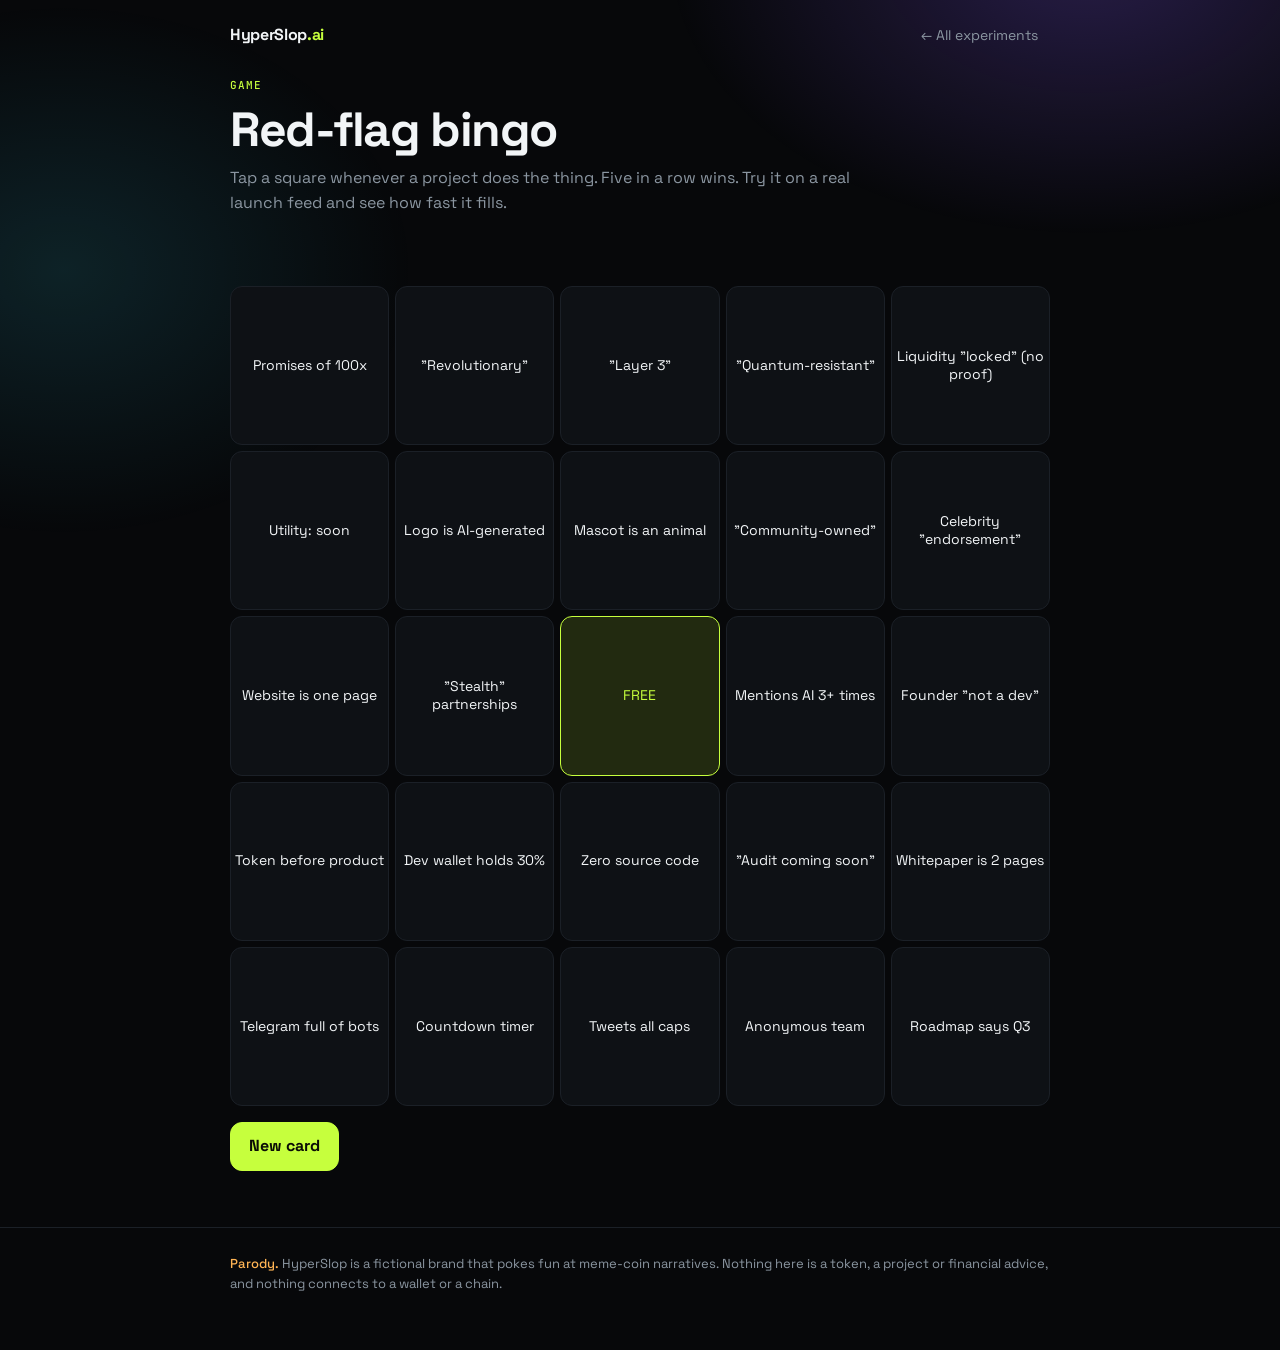
==== bingo.html @ 992ca93c "Add the lab: seven parody experiments (quiz, coin card, translator, whitepaper, founder posts, bingo" ====
<!doctype html>
<html lang="en"><head><meta charset="utf-8"><meta name="viewport" content="width=device-width,initial-scale=1">
<title>Red-flag bingo · HyperSlop</title>
<meta name="description" content="Tap a square whenever a project does the thing. Five in a row wins. Try it on a real launch feed and see how fast it fills.">
<link rel="stylesheet" href="https://fonts.googleapis.com/css2?family=JetBrains+Mono:wght@400;500&family=Space+Grotesk:wght@500;700&display=swap">
<link rel="stylesheet" href="lab.css">
<style>
.bg{display:grid;grid-template-columns:repeat(5,minmax(0,1fr));gap:6px}
.bg button{font:inherit;font-size:clamp(9.5px,2.3vw,14px);line-height:1.25;color:var(--fg);background:var(--panel);border:1px solid var(--line);border-radius:12px;padding:4px;min-width:0;overflow-wrap:anywhere;hyphens:auto;aspect-ratio:1;cursor:pointer;display:grid;place-items:center;text-align:center;transition:.15s}
.bg button.on{background:rgba(198,255,61,.14);border-color:var(--acid);color:var(--acid)}
.bg button.win{background:var(--acid);color:#0b0d06;border-color:var(--acid);font-weight:700}
#msg{height:34px;font:700 22px "Space Grotesk",system-ui,sans-serif;color:var(--acid);margin-bottom:10px}
</style></head><body>
<div class="wrap">
<header class="lab"><a class="logo" href="index.html">HyperSlop<span>.ai</span></a><a class="back" href="index.html#lab">← All experiments</a></header>
<span class="tag">Game</span>
<h1>Red-flag bingo</h1>
<p class="sub">Tap a square whenever a project does the thing. Five in a row wins. Try it on a real launch feed and see how fast it fills.</p>
<div id="msg"></div><div class="bg" id="bg"></div><div class="row" style="margin-top:16px"><button class="btn pri" id="sh" type="button">New card</button></div>
</div>
<footer class="lab"><div class="wrap"><b>Parody.</b> HyperSlop is a fictional brand that pokes fun at meme-coin narratives. Nothing here is a token, a project or financial advice, and nothing connects to a wallet or a chain.</div></footer>
<script src="lab.js"></script>
<script>
var F=['Anonymous team','"Stealth" partnerships','Roadmap says Q3','Utility: soon','"Community-owned"','Mentions AI 3+ times','Zero source code','Mascot is an animal','"Fair launch"','Countdown timer','"Layer 3"','Telegram full of bots','Founder "not a dev"','Logo is AI-generated','"Quantum-resistant"','Token before product','"Audit coming soon"','Promises of 100x','Whitepaper is 2 pages','Celebrity "endorsement"','Liquidity "locked" (no proof)','Website is one page','"Revolutionary"','Dev wallet holds 30%','Tweets all caps'];
var cells,marked;
function deal(){cells=shuffle(F).slice(0,24);cells.splice(12,0,'FREE');marked=[];for(var i=0;i<25;i++)marked[i]=i===12;draw();check()}
function draw(){var g=$('bg');g.innerHTML='';cells.forEach(function(t,i){var b=document.createElement('button');b.type='button';b.textContent=t;if(marked[i])b.className='on';b.onclick=function(){if(i===12)return;marked[i]=!marked[i];draw();check()};g.appendChild(b)})}
function check(){var L=[];for(var r=0;r<5;r++){L.push([0,1,2,3,4].map(function(c){return r*5+c}));L.push([0,1,2,3,4].map(function(c){return c*5+r}))}L.push([0,6,12,18,24],[4,8,12,16,20]);
 var win=L.filter(function(l){return l.every(function(i){return marked[i]})});var btn=$('bg').children;
 for(var i=0;i<25;i++)if(win.some(function(l){return l.indexOf(i)>-1}))btn[i].className='win';
 $('msg').textContent=win.length?'BINGO. You found a real one.':''}
$('sh').onclick=deal;deal();</script>
</body></html>
---- lab.css ----
:root{--bg:#07080a;--panel:#0e1115;--line:#1b2027;--fg:#f2f5f7;--mut:#8b96a1;--acid:#c6ff3d;--vio:#8a5cff;--cy:#3de0ff;--warn:#ffb454;--bad:#ff5a5a}
*{box-sizing:border-box}
body{margin:0;background:var(--bg);color:var(--fg);font:16px/1.55 "Space Grotesk",system-ui,sans-serif;overflow-x:hidden;min-height:100vh}
body::before{content:"";position:fixed;inset:0;z-index:-1;background:radial-gradient(600px 400px at 85% -5%,rgba(138,92,255,.25),transparent 70%),radial-gradient(500px 380px at 5% 30%,rgba(61,224,255,.12),transparent 70%)}
a{color:inherit}
.wrap{max-width:860px;margin:0 auto;padding:0 20px}
.mono{font-family:"JetBrains Mono",ui-monospace,monospace}
header.lab{display:flex;align-items:center;gap:14px;padding:18px 0;flex-wrap:wrap}
header.lab a.logo{font-weight:700;letter-spacing:-.02em;text-decoration:none}
header.lab a.logo span{color:var(--acid)}
header.lab a.back{margin-left:auto;color:var(--mut);text-decoration:none;font-size:14px;padding:7px 12px;border-radius:99px}
header.lab a.back:hover{color:var(--fg);background:var(--panel)}
.tag{font:500 11px "JetBrains Mono",monospace;letter-spacing:.08em;text-transform:uppercase;color:var(--acid)}
h1{font-size:clamp(30px,5.5vw,48px);line-height:1.08;letter-spacing:-.03em;margin:8px 0 10px;text-wrap:balance}
.sub{color:var(--mut);margin:0 0 26px;max-width:620px}
.card{background:var(--panel);border:1px solid var(--line);border-radius:16px;padding:20px}
.btn{font:inherit;font-weight:700;border:1px solid var(--line);background:var(--panel);color:var(--fg);padding:11px 18px;border-radius:12px;cursor:pointer;text-decoration:none;display:inline-block}
.btn.pri{background:var(--acid);color:#0b0d06;border-color:var(--acid)}
.btn:hover{filter:brightness(1.12)}
.btn:disabled{opacity:.45;cursor:default}
.row{display:flex;gap:10px;flex-wrap:wrap;align-items:center}
input,textarea{font:inherit;color:var(--fg);background:#050607;border:1px solid var(--line);border-radius:12px;padding:11px 14px;width:100%}
input:focus,textarea:focus{outline:2px solid var(--vio);outline-offset:1px}
label{display:block;font-size:13px;color:var(--mut);margin:0 0 6px}
footer.lab{border-top:1px solid var(--line);margin-top:56px;padding:26px 0 56px;color:var(--mut);font-size:13px}
footer.lab b{color:var(--warn);font-weight:500}
@media(prefers-reduced-motion:reduce){*{animation:none!important;transition:none!important}}
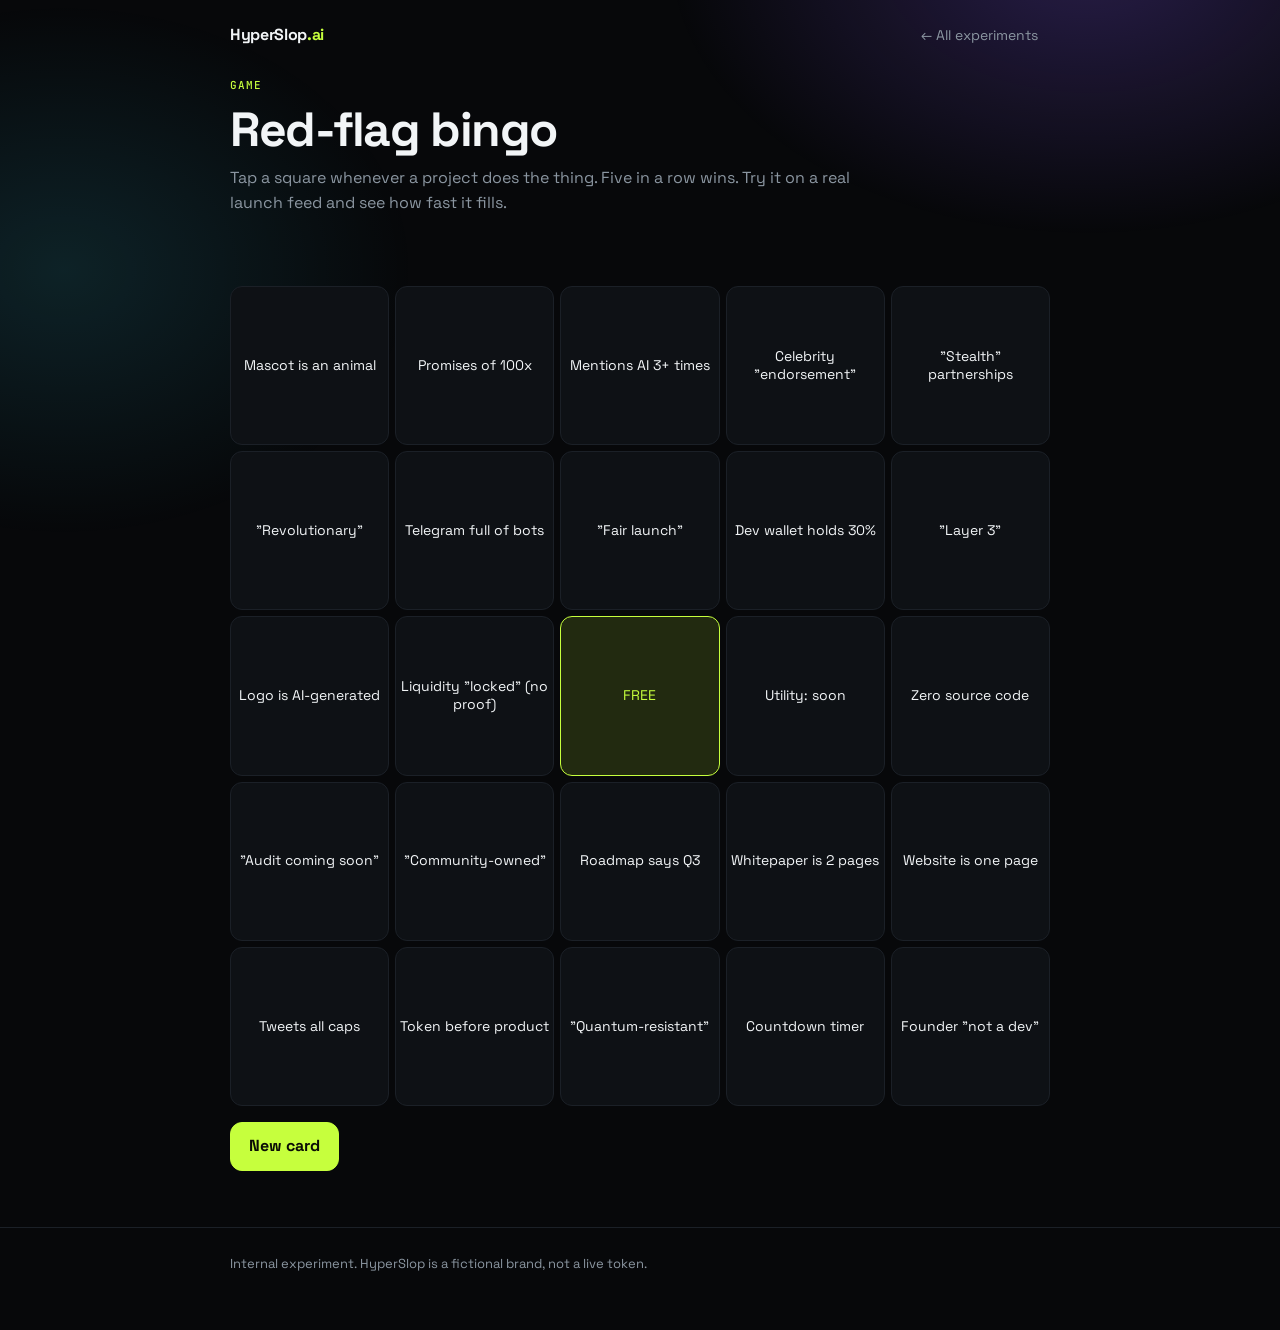
==== commit 2316a03e: "Remove parody wording from page text and footers; keep the stamp on the exported card and whitepaper" ====
--- a/bingo.html
+++ b/bingo.html
@@ -18,7 +18,7 @@
 <p class="sub">Tap a square whenever a project does the thing. Five in a row wins. Try it on a real launch feed and see how fast it fills.</p>
 <div id="msg"></div><div class="bg" id="bg"></div><div class="row" style="margin-top:16px"><button class="btn pri" id="sh" type="button">New card</button></div>
 </div>
-<footer class="lab"><div class="wrap"><b>Parody.</b> HyperSlop is a fictional brand that pokes fun at meme-coin narratives. Nothing here is a token, a project or financial advice, and nothing connects to a wallet or a chain.</div></footer>
+<footer class="lab"><div class="wrap">Internal experiment. HyperSlop is a fictional brand, not a live token.</div></footer>
 <script src="lab.js"></script>
 <script>
 var F=['Anonymous team','"Stealth" partnerships','Roadmap says Q3','Utility: soon','"Community-owned"','Mentions AI 3+ times','Zero source code','Mascot is an animal','"Fair launch"','Countdown timer','"Layer 3"','Telegram full of bots','Founder "not a dev"','Logo is AI-generated','"Quantum-resistant"','Token before product','"Audit coming soon"','Promises of 100x','Whitepaper is 2 pages','Celebrity "endorsement"','Liquidity "locked" (no proof)','Website is one page','"Revolutionary"','Dev wallet holds 30%','Tweets all caps'];
